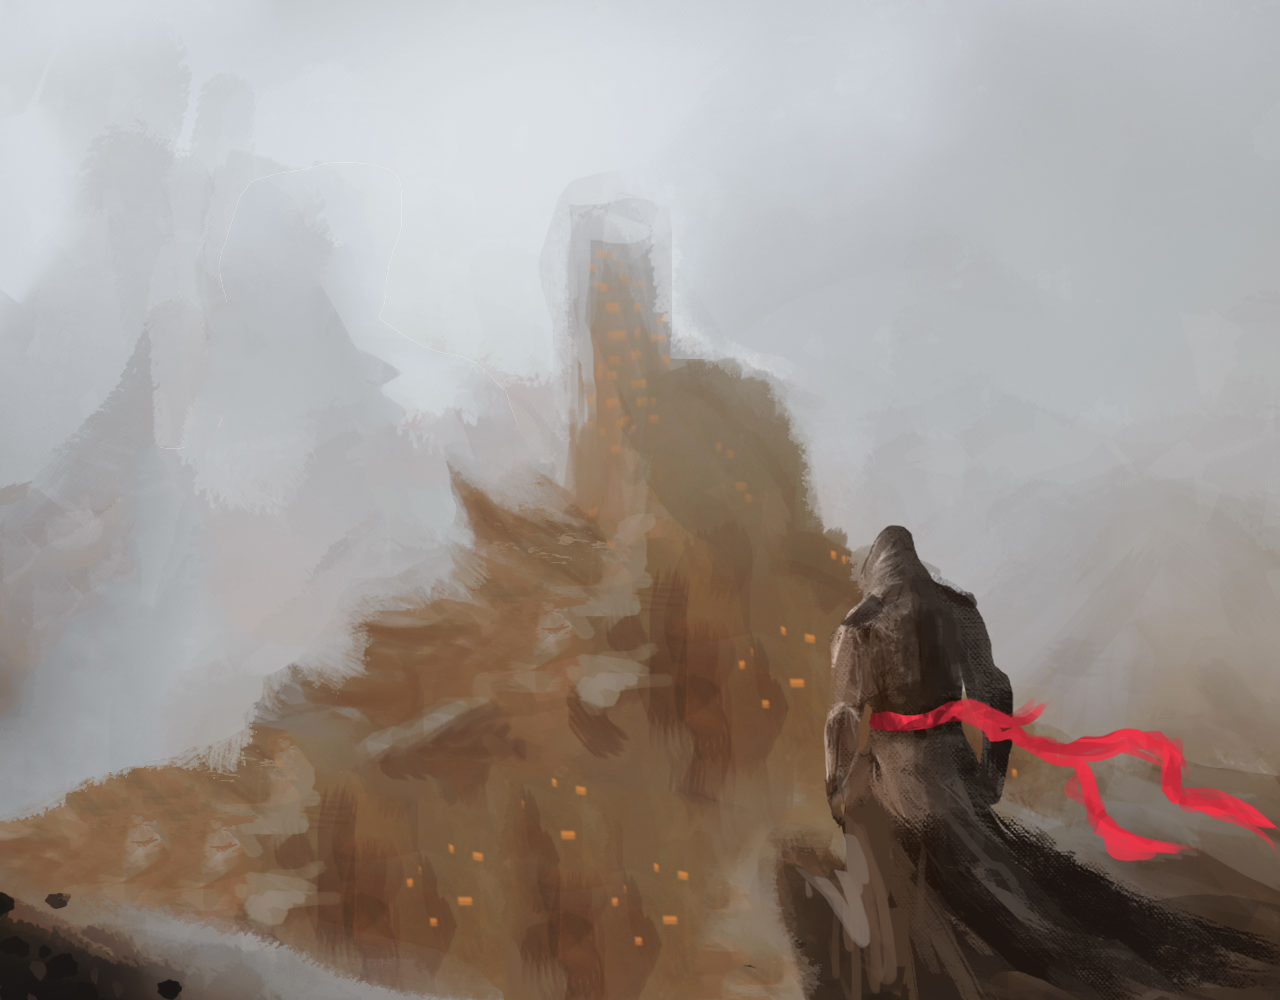
==== website/index.html @ 93f866a3 "Rebasing" ====
<!DOCTYPE html>
<html lang="en">
<head>
    <meta charset="UTF-8">
    <meta name="viewport" content="width=device-width, initial-scale=1.0">
    <title>Parallax Tunnel Book</title>
    <link rel="stylesheet" href="src/css/styles.css">
</head>
<body>
    <div id="hero">
        <div class="layer layer-bg" data-type="parallax" data-depth="0.10"></div>
        <div class="layer layer-1" data-type="parallax" data-depth="0.30"></div>
        <div class="layer layer-2" data-type="parallax" data-depth="0.65"></div>
        <div class="layer layer-3" data-type="parallax" data-depth="0.70"></div>
        <!-- <div class="layer layer-overlay" data-type="parallax" data-depth="0.75"></div> -->
        <!-- <div class="layer layer-4" data-type="parallax" data-depth="0.70"></div> -->
    </div>
    <div id="hero-mobile"></div>
    <!-- <script src="vScroll.js"></script> -->
    <script src="src/script/hMove.js"></script>
</body>
</html>
---- website/src/css/styles.css ----
:root {
  --bronze: #130d0a;
  --white: #fff;
  --hero-height: 1000px;
}

body {
  padding: 0;
  margin: 0;
  background-color: var(--bronze);
  font-family: "Playfair Display", serif;
  color: var(--white);
}

#hero {
  height: var(--hero-height);
  overflow: hidden;
  position: relative;
}

#content {
  background-color: var(--bronze);
}

/* .layer {
  background-position: bottom center;
  background-size: auto;
  background-repeat: no-repeat;
  width: 100%;
  height: var(--hero-height);
  position: fixed;
  z-index: -1;
} */

.layer {
  background-position: bottom center;
  /* background-size: cover; */
  background-size: auto;
  background-repeat: no-repeat;
  position: fixed; 
  width: 100%;
  height: var(--hero-height); 
  z-index: -1; 
  transform: translate3d(0, 0, 0); 
  transition: transform 0.1s linear;
}

#hero-mobile {
  display: none;
  background: url("images/full-illustration.png") no-repeat center bottom / cover;
  height: 320px;
}

#hero, .layer {
  min-height: 800px;
  max-width: 1900px;
  margin: 0 auto;
  overflow: hidden;
}

.layer-bg {
  background-image: url("../images/ilu_bg.jpg");
}

.layer-1 {
  background-image: url("../images/ilu_03.png");
  background-position: left bottom;
}

.layer-2 {
  background-image: url("../images/ilu_02.png");
}

.layer-3 {
  background-image: url("../images/ilu_man.png");
  background-position: right bottom;
}

/* .layer-4 {
  background-image: url("images/ilu_01.png");
} */

/* .layer-overlay {
  background-image: url("images/ilu_overlay.png");
} */

/* Media Queries */
@media only screen and (max-width: 768px) {
  #hero {
    display: none;
  }
  #hero-mobile {
    display: block;
  }
}
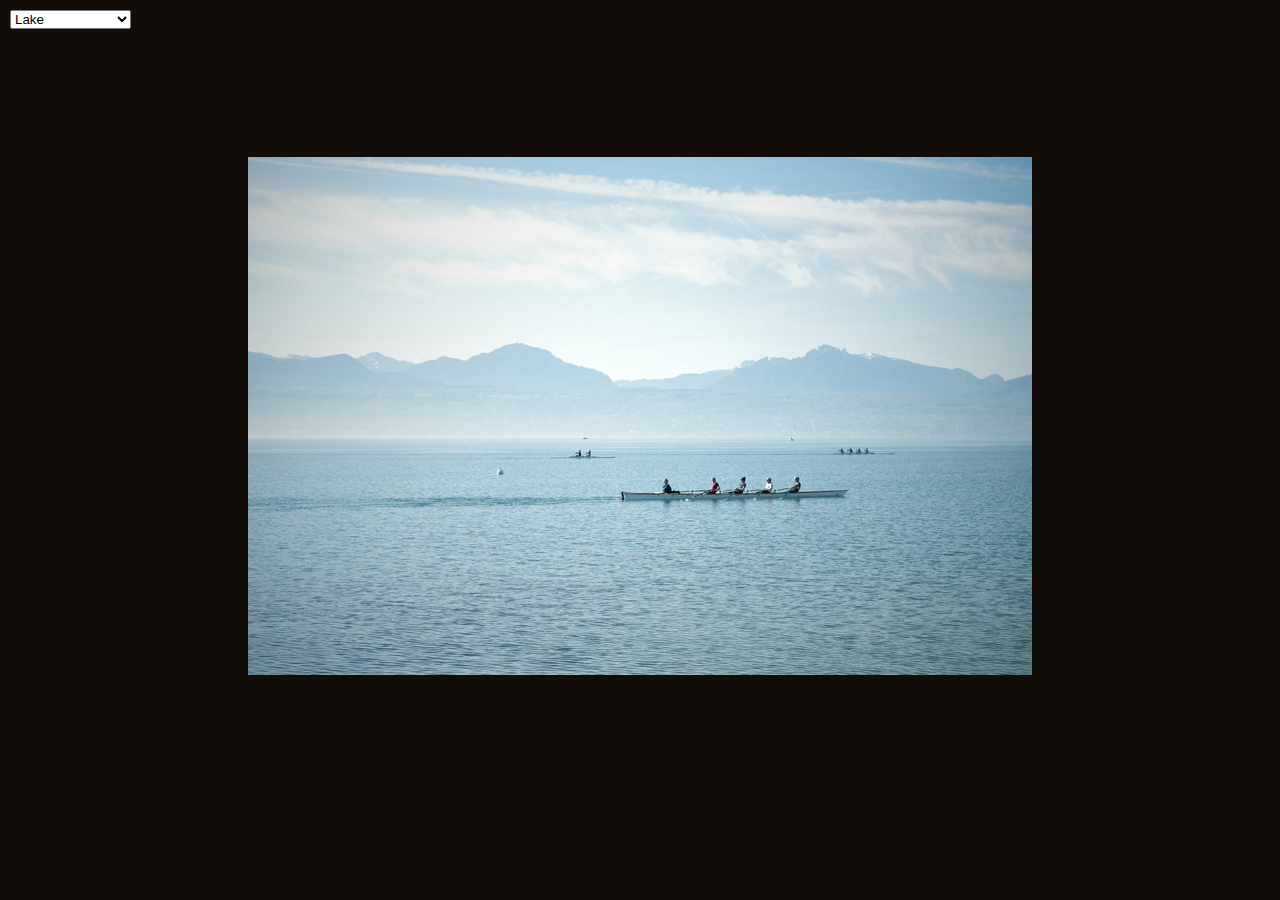
==== commit 580737e5: "." ====
--- a/website/index.html
+++ b/website/index.html
@@ -4,19 +4,34 @@
     <meta charset="UTF-8">
     <meta name="viewport" content="width=device-width, initial-scale=1.0">
     <title>Parallax Tunnel Book</title>
-    <link rel="stylesheet" href="src/css/styles.css">
+    <link rel="stylesheet" href="./css/styles.css">
 </head>
 <body>
-    <div id="hero">
-        <div class="layer layer-bg" data-type="parallax" data-depth="0.10"></div>
-        <div class="layer layer-1" data-type="parallax" data-depth="0.30"></div>
-        <div class="layer layer-2" data-type="parallax" data-depth="0.65"></div>
-        <div class="layer layer-3" data-type="parallax" data-depth="0.70"></div>
-        <!-- <div class="layer layer-overlay" data-type="parallax" data-depth="0.75"></div> -->
-        <!-- <div class="layer layer-4" data-type="parallax" data-depth="0.70"></div> -->
+    <div id="tunnelBook-lake">
+        <div class="layer layer-lake-bg" data-type="parallax" data-depth="0.10"></div>
+        <div class="layer layer-lake-1" data-type="parallax" data-depth="0.50"></div>
+        <div class="layer layer-lake-2" data-type="parallax" data-depth="1"></div>
     </div>
-    <div id="hero-mobile"></div>
-    <!-- <script src="vScroll.js"></script> -->
-    <script src="src/script/hMove.js"></script>
+
+    <div id="tunnelBook-gardenCat">
+        <div class="layer layer-gardenCat-bg" data-type="parallax" data-depth="0.10"></div>
+        <div class="layer layer-gardenCat-1" data-type="parallax" data-depth="0.50"></div>
+        <div class="layer layer-gardenCat-2" data-type="parallax" data-depth="1"></div>
+    </div>
+
+    <div id="tunnelBook-snowmountain">
+        <div class="layer layer-snowmountain-bg" data-type="parallax" data-depth="0.10"></div>
+        <div class="layer layer-snowmountain-1" data-type="parallax" data-depth="0.50"></div>
+        <div class="layer layer-snowmountain-2" data-type="parallax" data-depth="1"></div>
+    </div>
+
+    <select id="imageSelector">
+        <option value="lake">Lake</option>
+        <option value="gardenCat">Garden Cat</option>
+        <option value="snowmountain">Snowy Mountain</option>
+    </select>     
+
+    <script src="./script/selector.js"></script>
+    <script src="./script/hMove.js"></script>
 </body>
 </html>
--- a/website/css/styles.css
+++ b/website/css/styles.css
@@ -0,0 +1,85 @@
+:root {
+  --bronze: #130d0a;
+  --white: #fff;
+  --book-height: 75vh;
+}
+
+body {
+  padding: 0;
+  margin: 0;
+  background-color: var(--bronze);
+  font-family: "Playfair Display", serif;
+  color: var(--white);
+}
+
+#tunnelBook{
+  height: var(--book-height);
+  overflow: hidden;
+  position: relative;
+}
+
+#content {
+  background-color: var(--bronze);
+}
+
+.layer {
+  background-position: bottom center;
+  background-size: auto;
+  background-repeat: no-repeat;
+  position: fixed; 
+  width: 100%;
+  height: var(--book-height); 
+  z-index: -1; 
+  transform: translate3d(0, 0, 0); 
+  transition: transform 0.1s linear;
+}
+
+.hidden {
+  display: none;
+}
+
+.layer-lake-bg {
+  background-image: url("../images/lake_2.png");
+}
+.layer-lake-1 {
+  background-image: url("../images/lake_1.png");
+}
+.layer-lake-2 {
+  background-image: url("../images/lake_0.png");
+}
+
+.layer-gardenCat-bg {
+  background-image: url("../images/gardenCat_2.png");
+}
+.layer-gardenCat-1 {
+  background-image: url("../images/gardenCat_1.png");
+}
+.layer-gardenCat-2 {
+  background-image: url("../images/gardenCat_0.png");
+}
+
+.layer-snowmountain-bg {
+  background-image: url("../images/snowmountain_2.png");
+}
+.layer-snowmountain-1 {
+  background-image: url("../images/snowmountain_1.png");
+}
+.layer-snowmountain-2 {
+  background-image: url("../images/snowmountain_0.png");
+}
+
+
+#imageSelector {
+  position: absolute; 
+  top: 0;
+  left: 0; 
+  margin: 10px; 
+}
+
+
+/* Media Queries */
+@media only screen and (max-width: 768px) {
+  #tunnelBook {
+    display: none;
+  }
+}